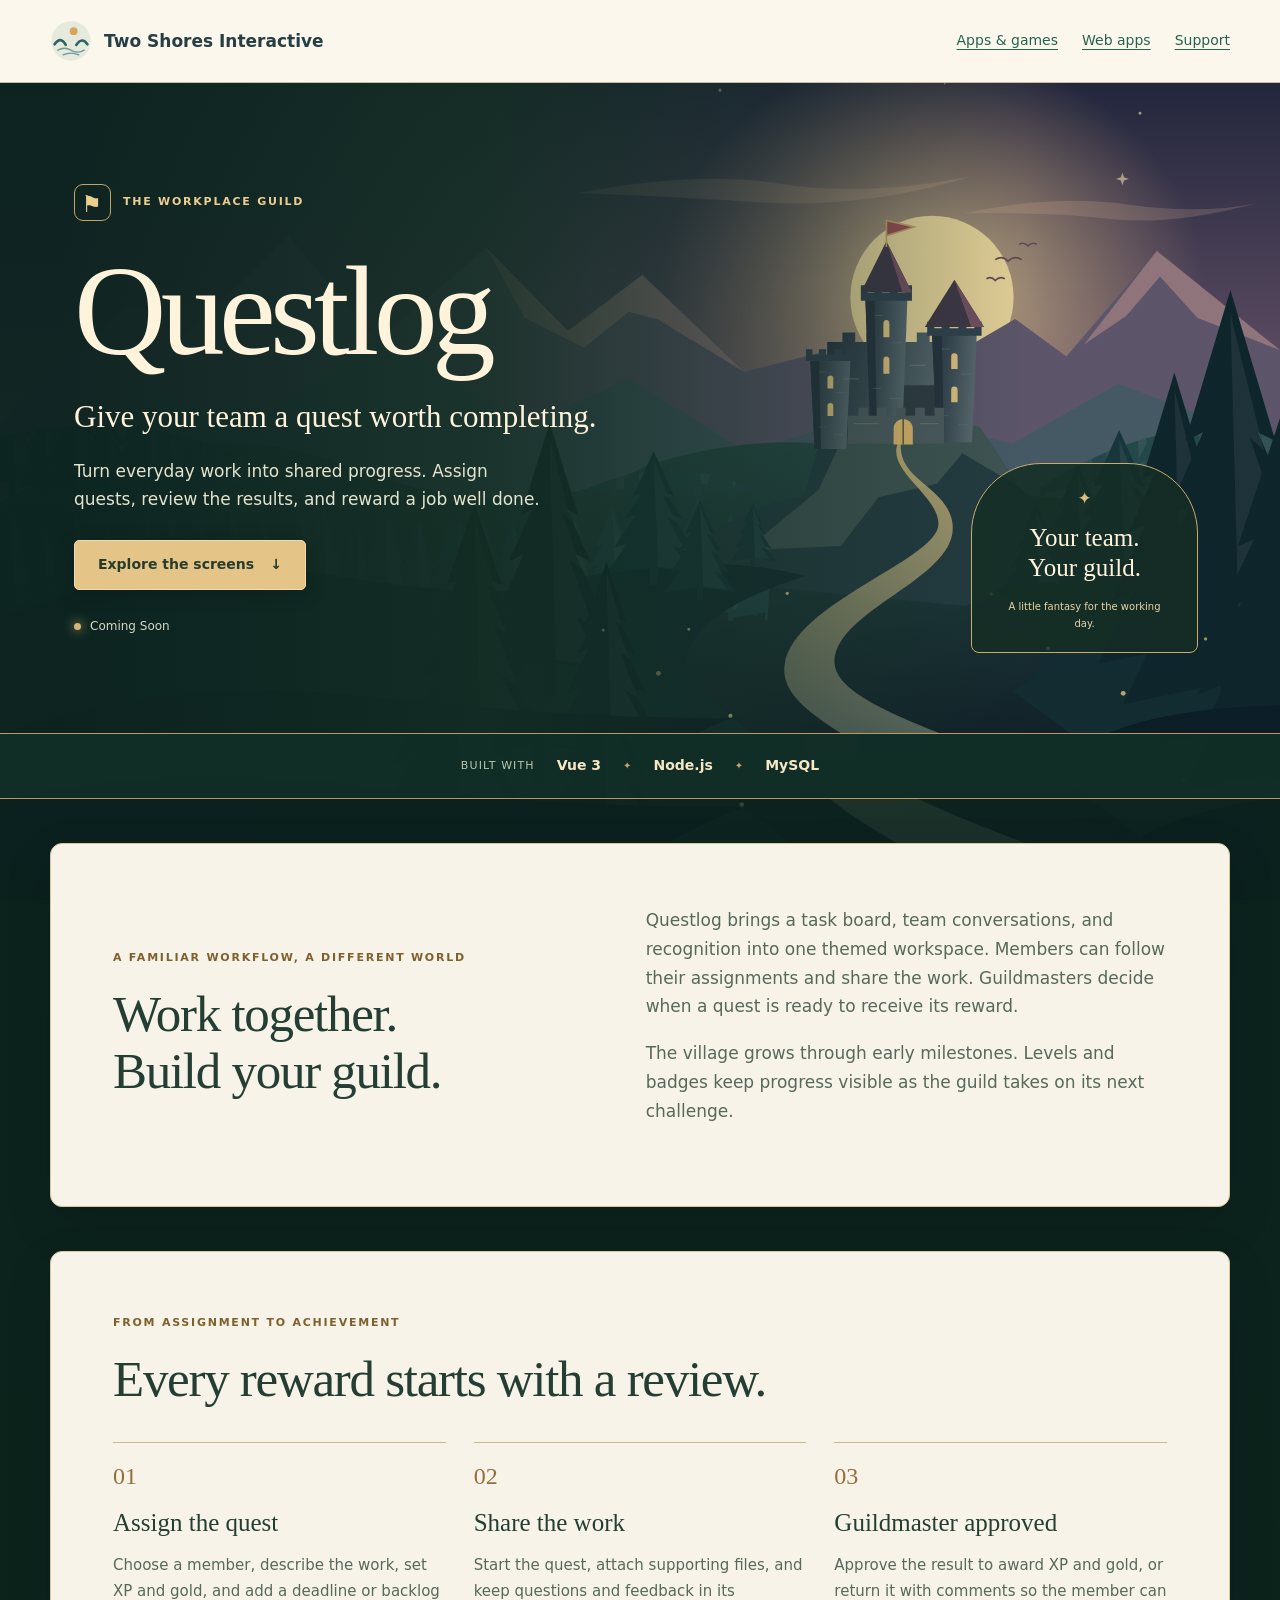
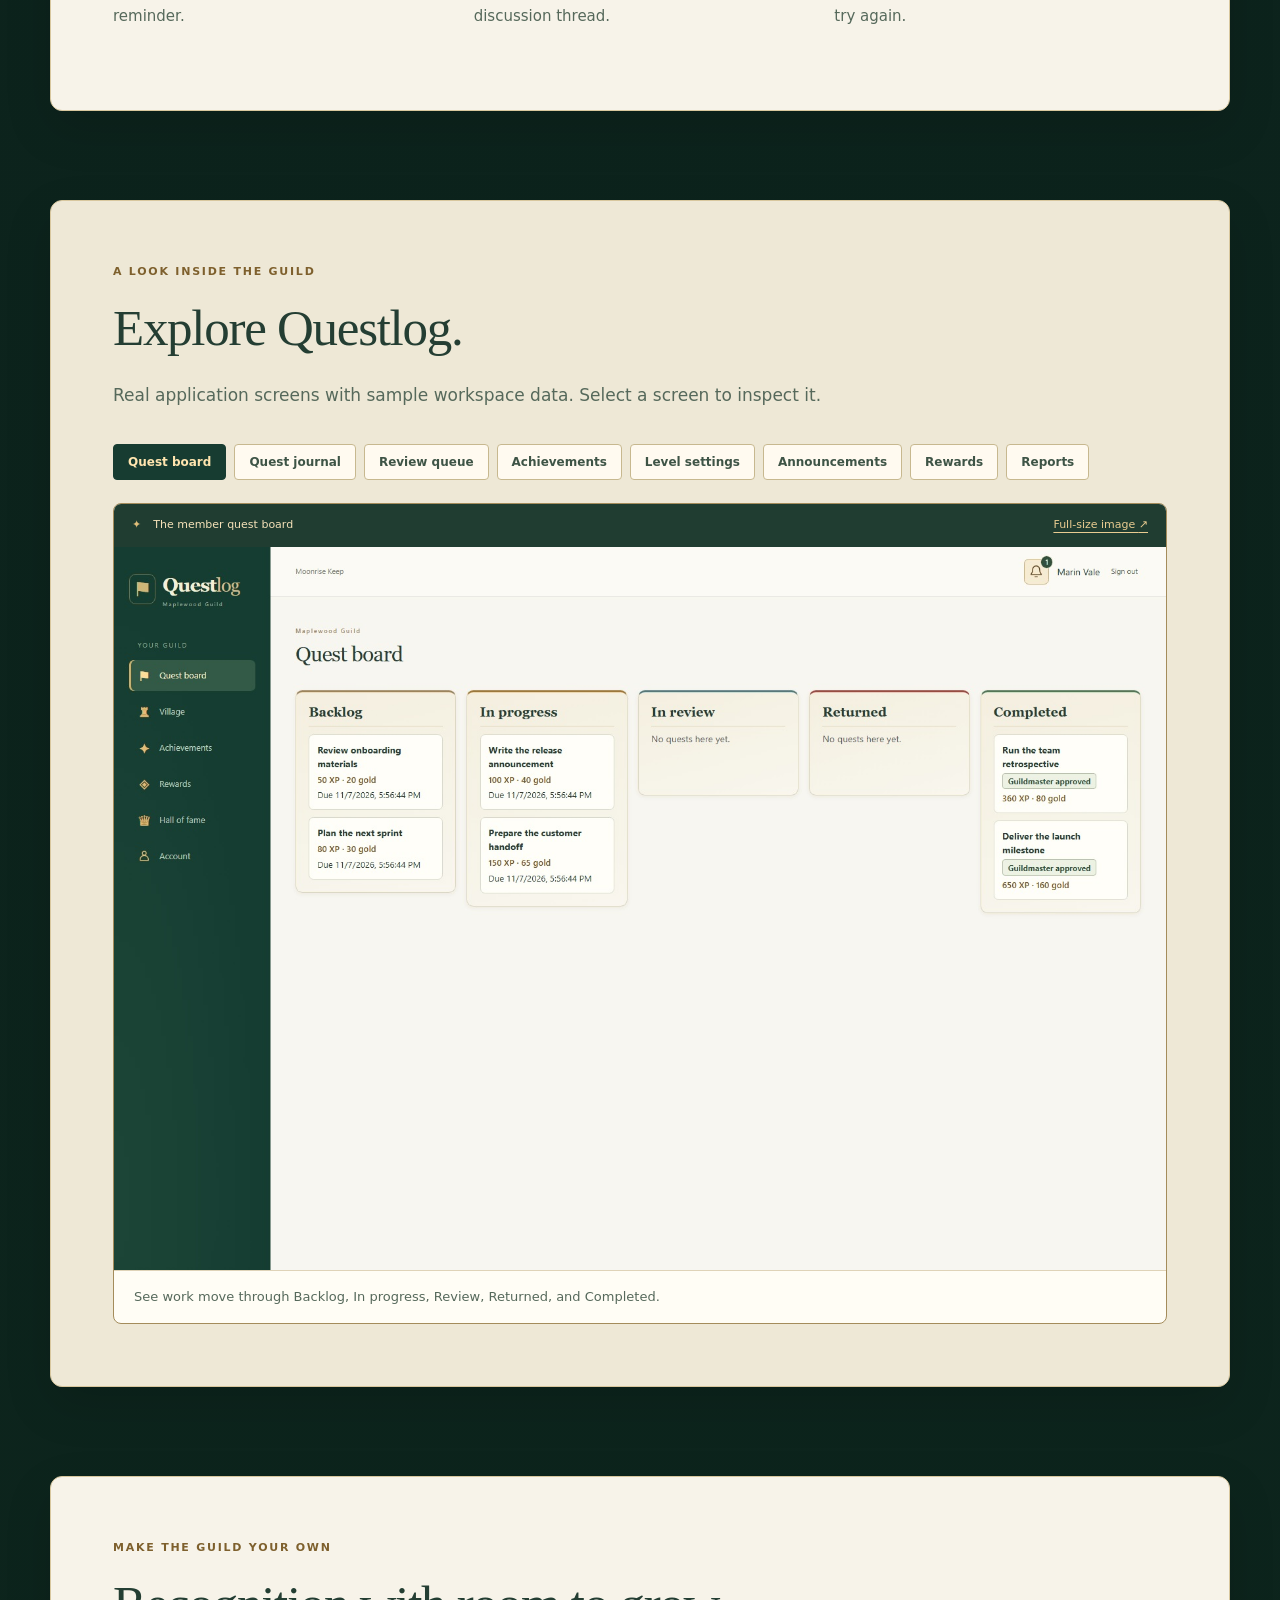
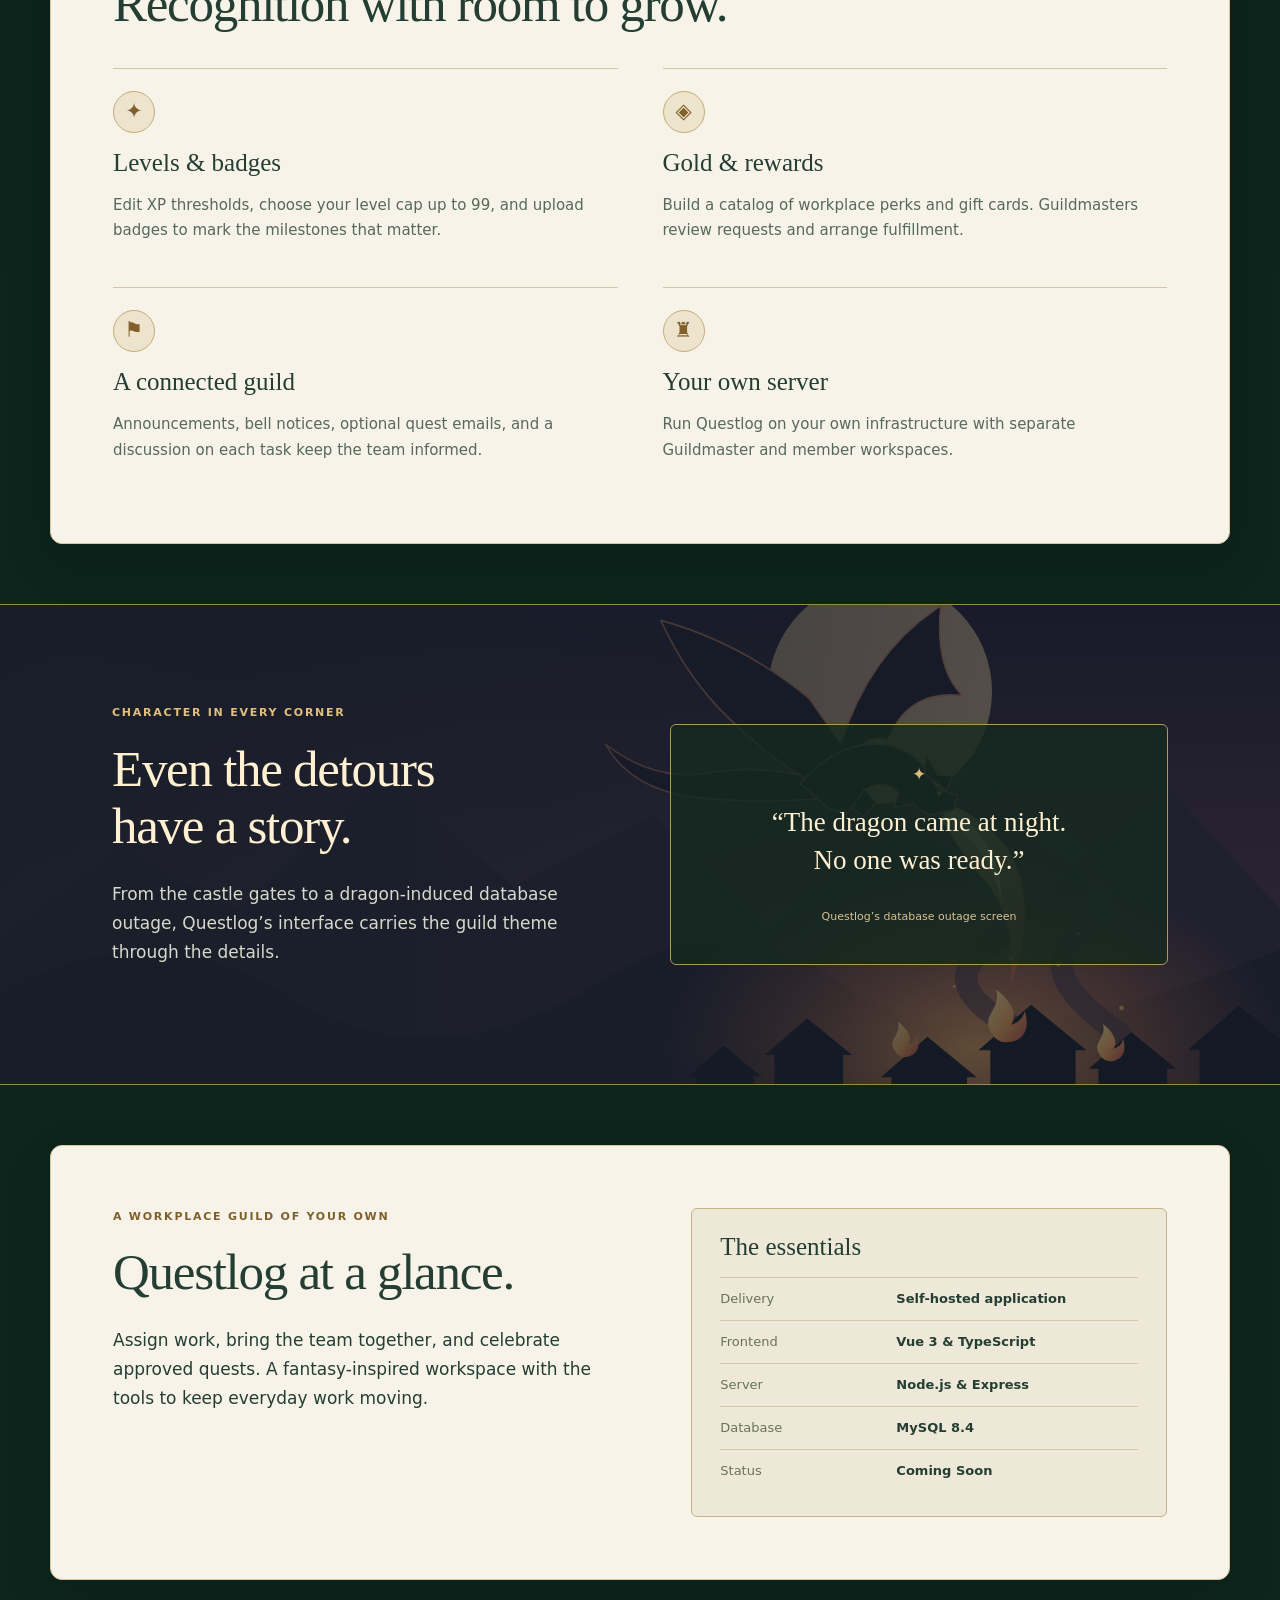
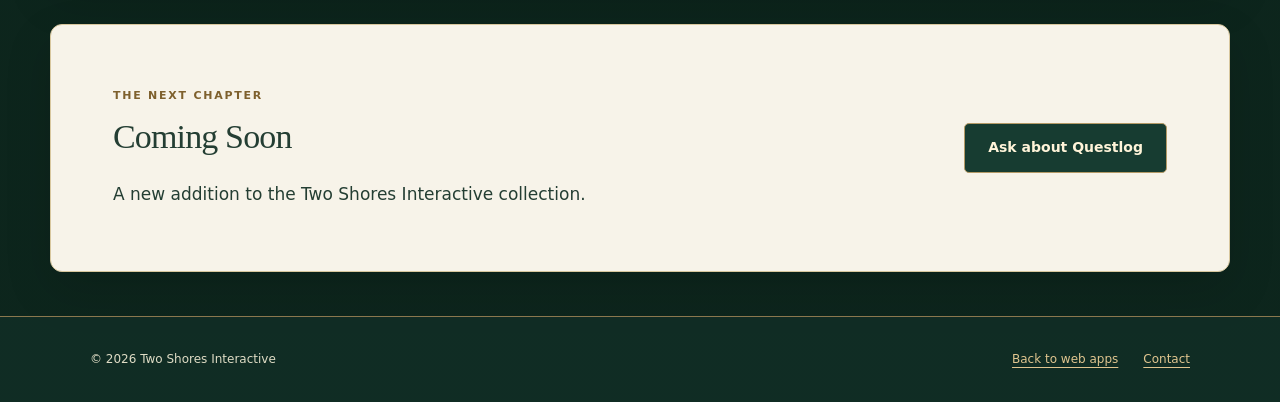
==== questlog/index.html @ 1ca46756 "Add files via upload" ====
<!doctype html>
<html lang="en">
<head>
  <meta charset="utf-8">
  <meta name="viewport" content="width=device-width, initial-scale=1">
  <title>Questlog — Two Shores Interactive</title>
  <meta name="description" content="A fantasy-inspired workplace quest board from Two Shores Interactive. Coming soon.">
  <meta name="theme-color" content="#173c31">
  <link rel="stylesheet" href="questlog.css">
</head>
<body>
<a class="skip" href="#main">Skip to content</a>
<header class="site-header">
  <a class="studio" href="../index.html"><svg viewBox="0 0 64 64" aria-hidden="true"><circle cx="32" cy="32" r="30" fill="#e6eadc"/><circle cx="36" cy="17" r="6" fill="#d8a55e"/><path d="M7 37Q16 24 24 38M40 38Q49 25 57 37" fill="none" stroke="#296467" stroke-width="4" stroke-linecap="round"/><path d="M12 46Q22 40 32 46T52 46M20 53Q32 48 44 53" fill="none" stroke="#6d9997" stroke-width="2" stroke-linecap="round"/></svg>Two Shores Interactive</a>
  <nav aria-label="Main navigation"><a href="../index.html#apps">Apps &amp; games</a><a href="../index.html#web-apps">Web apps</a><a href="../index.html#support">Support</a></nav>
</header>
<main id="main">
  <section class="hero" aria-labelledby="title">
    <div class="hero-art" aria-hidden="true"></div>
    <div class="hero-inner">
      <div class="hero-copy">
        <p class="eyebrow"><span class="crest" aria-hidden="true">⚑</span> The workplace guild</p>
        <h1 id="title">Questlog</h1>
        <p class="hero-intro">Give your team a quest worth completing.</p>
        <p>Turn everyday work into shared progress. Assign quests, review the results, and reward a job well done.</p>
        <div class="actions"><a class="button gold" href="#screens">Explore the screens <span aria-hidden="true">↓</span></a></div>
        <div class="status"><span aria-hidden="true"></span> Coming Soon</div>
      </div>
      <div class="hero-plaque"><span aria-hidden="true">✦</span><p>Your team.<br>Your guild.</p><small>A little fantasy for the working day.</small></div>
    </div>
  </section>
  <div class="tech-strip" aria-label="Technology"><span>Built with</span><strong>Vue 3</strong><i aria-hidden="true">✦</i><strong>Node.js</strong><i aria-hidden="true">✦</i><strong>MySQL</strong></div>

  <section class="section introduction">
    <div><p class="eyebrow">A familiar workflow, a different world</p><h2>Work together.<br>Build your guild.</h2></div>
    <div><p>Questlog brings a task board, team conversations, and recognition into one themed workspace. Members can follow their assignments and share the work. Guildmasters decide when a quest is ready to receive its reward.</p><p>The village grows through early milestones. Levels and badges keep progress visible as the guild takes on its next challenge.</p></div>
  </section>

  <section class="section workflow" aria-labelledby="workflow-title">
    <div class="section-heading"><p class="eyebrow">From assignment to achievement</p><h2 id="workflow-title">Every reward starts with a review.</h2></div>
    <div class="workflow-grid">
      <article><span class="step">01</span><h3>Assign the quest</h3><p>Choose a member, describe the work, set XP and gold, and add a deadline or backlog reminder.</p></article>
      <article><span class="step">02</span><h3>Share the work</h3><p>Start the quest, attach supporting files, and keep questions and feedback in its discussion thread.</p></article>
      <article><span class="step">03</span><h3>Guildmaster approved</h3><p>Approve the result to award XP and gold, or return it with comments so the member can try again.</p></article>
    </div>
  </section>

  <section class="screens-section" id="screens" aria-labelledby="screens-title">
    <div class="section">
      <div class="section-heading"><p class="eyebrow">A look inside the guild</p><h2 id="screens-title">Explore Questlog.</h2><p>Real application screens with sample workspace data. Select a screen to inspect it.</p></div>
      <div class="screen-tabs" aria-label="Choose a screenshot">
        <button type="button" aria-pressed="true" data-screen="member-01-quest-board.jpg" data-title="The member quest board" data-caption="See work move through Backlog, In progress, Review, Returned, and Completed.">Quest board</button>
        <button type="button" aria-pressed="false" data-screen="member-quest-journal.jpg" data-title="The quest journal" data-caption="Keep the brief, attachments, and team discussion together.">Quest journal</button>
        <button type="button" aria-pressed="false" data-screen="admin-04-review-queue.jpg" data-title="The Guildmaster review queue" data-caption="Review submitted work before awarding XP and gold.">Review queue</button>
        <button type="button" aria-pressed="false" data-screen="member-03-achievements.jpg" data-title="Member achievements" data-caption="Discover earned badges and upcoming milestones.">Achievements</button>
        <button type="button" aria-pressed="false" data-screen="admin-12-settings.jpg" data-title="Guild identity and level settings" data-caption="Name the keep and set a custom XP curve up to level 99.">Level settings</button>
        <button type="button" aria-pressed="false" data-screen="admin-05-announcements.jpg" data-title="The guild noticeboard" data-caption="Post announcements for members to read and acknowledge.">Announcements</button>
        <button type="button" aria-pressed="false" data-screen="member-04-rewards.jpg" data-title="The reward shop" data-caption="Request workplace perks and gift cards from the guild catalog.">Rewards</button>
        <button type="button" aria-pressed="false" data-screen="admin-09-reports.jpg" data-title="Guild reports" data-caption="Review completed quests, XP, and gold, then export the user totals.">Reports</button>
      </div>
      <figure class="screen-frame">
        <div class="screen-bar"><span aria-hidden="true">✦</span><span id="screen-title">The member quest board</span><a id="screen-link" href="assets/member-01-quest-board.jpg" target="_blank" rel="noopener">Full-size image <span aria-hidden="true">↗</span></a></div>
        <a id="screen-image-link" href="assets/member-01-quest-board.jpg" target="_blank" rel="noopener"><img id="screen-image" src="assets/member-01-quest-board.jpg" alt="The member quest board in Questlog" width="1600" height="1100" loading="lazy"></a>
        <figcaption id="screen-caption" aria-live="polite">See work move through Backlog, In progress, Review, Returned, and Completed.</figcaption>
      </figure>
      <noscript><p>View the <a href="assets/member-quest-journal.jpg">quest journal</a>, <a href="assets/member-03-achievements.jpg">achievements</a>, and <a href="assets/member-04-rewards.jpg">reward shop</a>.</p></noscript>
    </div>
  </section>

  <section class="section features" aria-labelledby="features-title">
    <div class="section-heading"><p class="eyebrow">Make the guild your own</p><h2 id="features-title">Recognition with room to grow.</h2></div>
    <div class="feature-grid">
      <article><span class="feature-mark" aria-hidden="true">✦</span><h3>Levels &amp; badges</h3><p>Edit XP thresholds, choose your level cap up to 99, and upload badges to mark the milestones that matter.</p></article>
      <article><span class="feature-mark" aria-hidden="true">◈</span><h3>Gold &amp; rewards</h3><p>Build a catalog of workplace perks and gift cards. Guildmasters review requests and arrange fulfillment.</p></article>
      <article><span class="feature-mark" aria-hidden="true">⚑</span><h3>A connected guild</h3><p>Announcements, bell notices, optional quest emails, and a discussion on each task keep the team informed.</p></article>
      <article><span class="feature-mark" aria-hidden="true">♜</span><h3>Your own server</h3><p>Run Questlog on your own infrastructure with separate Guildmaster and member workspaces.</p></article>
    </div>
  </section>

  <section class="dragon-section" aria-labelledby="dragon-title">
    <div class="dragon-art" aria-hidden="true"></div>
    <div class="section dragon-inner"><div><p class="eyebrow">Character in every corner</p><h2 id="dragon-title">Even the detours<br>have a story.</h2><p>From the castle gates to a dragon-induced database outage, Questlog’s interface carries the guild theme through the details.</p></div><div class="quote"><span aria-hidden="true">✦</span><p>“The dragon came at night.<br>No one was ready.”</p><small>Questlog’s database outage screen</small></div></div>
  </section>

  <section class="section details-section">
    <div><p class="eyebrow">A workplace guild of your own</p><h2>Questlog at a glance.</h2><p>Assign work, bring the team together, and celebrate approved quests. A fantasy-inspired workspace with the tools to keep everyday work moving.</p></div>
    <div class="facts"><h3>The essentials</h3><dl><div><dt>Delivery</dt><dd>Self-hosted application</dd></div><div><dt>Frontend</dt><dd>Vue 3 &amp; TypeScript</dd></div><div><dt>Server</dt><dd>Node.js &amp; Express</dd></div><div><dt>Database</dt><dd>MySQL 8.4</dd></div><div><dt>Status</dt><dd>Coming Soon</dd></div></dl></div>
  </section>
  <section class="section release-note"><div><p class="eyebrow">The next chapter</p><h2>Coming Soon</h2><p>A new addition to the Two Shores Interactive collection.</p></div><a class="button forest" href="mailto:twoshoresapps@gmail.com?subject=Questlog%20enquiry">Ask about Questlog</a></section>
</main>
<footer><span>© 2026 Two Shores Interactive</span><div><a href="../index.html#web-apps">Back to web apps</a><a href="mailto:twoshoresapps@gmail.com?subject=Questlog%20enquiry">Contact</a></div></footer>
<script src="questlog.js" defer></script>
</body>
</html>
---- questlog/questlog.css ----
:root {
  --forest: #173c31;
  --gold: #dfbd79;
  --paper: #fffaf0;
  --ink: #243e33;
  --muted: #56695b;
  --line: #d4c5a3;
}
* { box-sizing: border-box; }
html { scroll-behavior: smooth; }
body {
  margin: 0;
  color: var(--ink);
  font: 17px/1.7 system-ui, sans-serif;
  background: linear-gradient(#0b211cd4, #0c251cc9), url("assets/guild-gate.svg") center bottom / cover fixed;
  background-color: #10271e;
}
a { color: #25634d; text-underline-offset: 4px; }
a:hover { color: #845f24; }
a:focus-visible, button:focus-visible { outline: 3px solid #c8963a; outline-offset: 5px; }
.skip { position: absolute; left: 12px; top: -100px; padding: 12px; background: var(--paper); z-index: 10; }
.skip:focus { top: 10px; }
.site-header {
  display: flex; align-items: center; justify-content: space-between; flex-wrap: wrap; gap: 18px;
  padding: 20px max(24px, calc((100vw - 1180px) / 2));
  background: #fbf7ed; border-bottom: 1px solid #ccbd96;
}
.studio { display: flex; align-items: center; gap: 12px; text-decoration: none; font-size: 17px; font-weight: 700; color: #263f43; }
.studio svg { width: 42px; height: 42px; flex-shrink: 0; }
nav { display: flex; flex-wrap: wrap; gap: 24px; font-size: 14px; }
h1, h2, h3 { font-family: Georgia, serif; font-weight: 400; line-height: 1.13; }
h1 { font-size: clamp(76px, 10vw, 140px); margin: 18px 0 12px; letter-spacing: -.045em; }
h2 { font-size: clamp(32px, 4.4vw, 51px); margin: 12px 0 24px; letter-spacing: -.025em; }
h3 { font-size: 25px; margin: 16px 0; }
p { margin: 0 0 18px; }
.eyebrow { font-size: 11px; font-weight: 750; text-transform: uppercase; letter-spacing: .16em; }
.hero { position: relative; overflow: hidden; color: #fff4db; border-bottom: 1px solid #b59c68; }
.hero-art { position: absolute; inset: 0; background: linear-gradient(90deg, #0c231ff2 5%, #132d23e0 38%, #14282022 80%), url("assets/guild-gate.svg") center 55% / cover; }
.hero-inner { position: relative; max-width: 1180px; min-height: 650px; padding: 76px 24px 72px; margin: auto; display: flex; align-items: center; justify-content: space-between; gap: 50px; }
.hero-copy { max-width: 575px; }
.hero .eyebrow { display: flex; align-items: center; gap: 12px; color: #edce91; }
.crest { border: 1px solid #c5a364; width: 37px; height: 37px; display: grid; place-items: center; border-radius: 9px; font-size: 23px; }
.hero-intro { font-family: Georgia, serif; font-size: clamp(23px, 3vw, 31px); line-height: 1.4; }
.hero-copy > p:not(.eyebrow):not(.hero-intro) { max-width: 470px; color: #e4e4ce; }
.actions { display: flex; align-items: center; gap: 15px 24px; flex-wrap: wrap; margin: 26px 0; }
.button { display: inline-flex; align-items: center; gap: 16px; justify-content: center; padding: 12px 23px; border-radius: 5px; border: 1px solid transparent; text-decoration: none; font-size: 14px; font-weight: 700; }
.gold { color: #263c2c; background: #e5c587; border-color: #efdbb2; box-shadow: 0 4px 20px #0003; }
.gold:hover { background: #f6dba6; color: #183c32; }
.outline:hover { background: #233e2c; color: #ffdf9b; }
.forest { background: var(--forest); color: #fff4d9; border-color: #b49a66; }
.forest:hover { color: #fff7df; background: #2e5744; }
.status { display: flex; align-items: center; gap: 9px; color: #d5d9c3; font-size: 12px; margin-top: 24px; }
.status > span { width: 7px; height: 7px; background: #d5b677; border-radius: 50%; box-shadow: 0 0 12px #e9bf72; }
.hero-plaque { align-self: flex-end; text-align: center; margin: 0 8px 8px; padding: 20px 25px; background: #142d24d9; border: 1px solid #c8ac70; border-radius: 70px 70px 8px 8px; min-width: 205px; }
.hero-plaque > span { color: var(--gold); }
.hero-plaque p { font: 25px/1.2 Georgia, serif; margin: 10px 0 15px; }
.hero-plaque small { display: block; max-width: 175px; color: #e9d5aa; font-size: 10px; }
.tech-strip { background: #112e26eb; border-bottom: 1px solid #b19b66; display: flex; align-items: center; justify-content: center; gap: 22px; flex-wrap: wrap; padding: 20px 24px; color: #f7e7c7; font-size: 14px; }
.tech-strip > span { font-size: 11px; letter-spacing: .1em; text-transform: uppercase; color: #b9c6ae; }
.tech-strip i { color: #c6a66d; font-style: normal; font-size: 10px; }
.section { width: min(1180px, calc(100% - 48px)); margin: 44px auto; padding: clamp(26px, 5vw, 62px); border-radius: 12px; border: 1px solid #d8c79e; background: #fffaf0f7; box-shadow: 0 18px 48px #0002; }
.section .eyebrow { color: #7e602d; }
.introduction { display: grid; grid-template-columns: 1fr 1.08fr; gap: 50px; align-items: center; }
.introduction h2 { margin-bottom: 0; }
.introduction > div:last-child { color: var(--muted); }
.section-heading { max-width: 760px; margin-bottom: 34px; }
.section-heading > p:last-child { color: var(--muted); }
.workflow-grid { display: grid; grid-template-columns: repeat(3, 1fr); gap: 28px; }
.workflow-grid article { border-top: 1px solid #cdb98b; padding-top: 20px; }
.workflow-grid article p, .feature-grid article p { color: var(--muted); font-size: 15px; }
.step { font: 24px Georgia, serif; color: #92703b; }
.feature-grid { display: grid; grid-template-columns: repeat(2, 1fr); gap: 25px 45px; }
.feature-grid article { border-top: 1px solid var(--line); padding-top: 22px; }
.feature-mark { display: grid; place-items: center; background: #ede4ce; width: 42px; height: 42px; border: 1px solid #c6ac79; border-radius: 50%; color: #82602b; font-size: 21px; }
.details-section { display: grid; grid-template-columns: 1.1fr 1fr; gap: 55px; align-items: start; }
.facts { background: #eee8d8; padding: 24px 28px; border: 1px solid #c6b38a; border-radius: 6px; }
.facts h3 { margin-top: 0; }
dl { margin: 0; }
dl > div { display: grid; grid-template-columns: 1fr 1.5fr; gap: 15px; padding: 10px 0; border-top: 1px solid #d4c7a9; font-size: 13px; }
dt { color: #687359; }
dd { margin: 0; font-weight: 600; }
.screens-section { padding: 1px 0; }
.screens-section .section { background: #f3ecdafa; }
.screen-tabs { display: flex; flex-wrap: wrap; gap: 8px; margin: 0 0 23px; }
.screen-tabs button { font: 600 12px system-ui, sans-serif; border: 1px solid #c7b88f; border-radius: 4px; padding: 10px 14px; color: #3e5446; background: #fffaf0; cursor: pointer; }
.screen-tabs button[aria-pressed="true"] { background: var(--forest); border-color: var(--forest); color: #ffe5af; }
.screen-tabs button:hover { border-color: #705027; }
.screen-frame { margin: 0; border: 1px solid #a48c5b; border-radius: 8px; overflow: hidden; background: #fffdf5; }
.screen-bar { padding: 12px 18px; display: flex; align-items: center; gap: 12px; color: #f5e2b9; background: #203d31; font-size: 11px; }
.screen-bar > span:first-child { color: var(--gold); }
.screen-bar a { color: #e9cc91; margin-left: auto; }
.screen-frame img { display: block; width: 100%; height: auto; }
figcaption { padding: 15px 20px; font-size: 13px; color: var(--muted); border-top: 1px solid #dfd3b8; }
.dragon-section { overflow: hidden; position: relative; margin: 60px 0; border-block: 1px solid #9d8553; }
.dragon-art { position: absolute; inset: 0; background: linear-gradient(90deg, #171e28ed, #111c2599 80%), url("assets/dragon-outage.svg") center 47% / cover; }
.dragon-inner { position: relative; display: grid; grid-template-columns: 1fr 1fr; gap: 60px; align-items: center; color: #fff0d2; background: transparent; border: 0; border-radius: 0; box-shadow: none; padding-block: 55px; }
.dragon-inner .eyebrow { color: #e2bf7e; }
.dragon-inner > div > p:last-child { color: #d6d9cc; }
.quote { padding: 35px; border: 1px solid #b29662; background: #15291fc9; text-align: center; border-radius: 6px; }
.quote > span { color: #dfbd79; }
.quote p { font: 27px/1.4 Georgia, serif; margin: 15px 0 20px; }
.quote small { color: #dbc292; font-size: 11px; }
.release-note { display: flex; align-items: center; justify-content: space-between; gap: 30px; }
.release-note h2 { font-size: 34px; }
.release-note p { margin-bottom: 0; }
.release-note .button { flex-shrink: 0; }
footer { display: flex; justify-content: space-between; gap: 24px; flex-wrap: wrap; padding: 32px max(24px, calc((100vw - 1100px) / 2)); background: #112d25ee; color: #dfdcc5; font-size: 12px; border-top: 1px solid #8a784e; }
footer > div { display: flex; gap: 25px; flex-wrap: wrap; }
footer a { color: #e0c58f; }
[id] { scroll-margin-top: 24px; }
@media (max-width: 760px) {
  body { background-attachment: scroll; }
  .site-header { padding: 18px 22px; }
  .studio { font-size: 15px; }
  nav { gap: 18px; font-size: 12px; }
  .hero-inner { min-height: 620px; padding: 55px 24px; }
  .hero-plaque { display: none; }
  .hero-art { background-image: linear-gradient(90deg, #0c231fec, #132d23a8), url("assets/guild-gate.svg"); }
  .hero-copy { max-width: 560px; }
  .tech-strip { gap: 13px; font-size: 12px; }
  .section { width: calc(100% - 28px); margin-block: 26px; }
  .introduction, .details-section, .dragon-inner { grid-template-columns: 1fr; gap: 25px; }
  .workflow-grid { grid-template-columns: 1fr; gap: 12px; }
  .feature-grid { gap: 20px; }
  .dragon-inner { padding-inline: 18px; }
  .screen-bar { flex-wrap: wrap; }
  .screen-bar a { margin-left: 0; }
  .release-note { flex-direction: column; align-items: flex-start; }
}
@media (max-width: 440px) {
  .feature-grid { grid-template-columns: 1fr; }
  .section { padding: 24px 19px; }
  .hero .actions { align-items: stretch; flex-direction: column; }
  .hero-copy > p { font-size: 16px; }
  .hero-copy .hero-intro { font-size: 24px; }
  .screen-tabs button { flex-grow: 1; }
}
@media (prefers-reduced-motion: reduce) { html { scroll-behavior: auto; } }
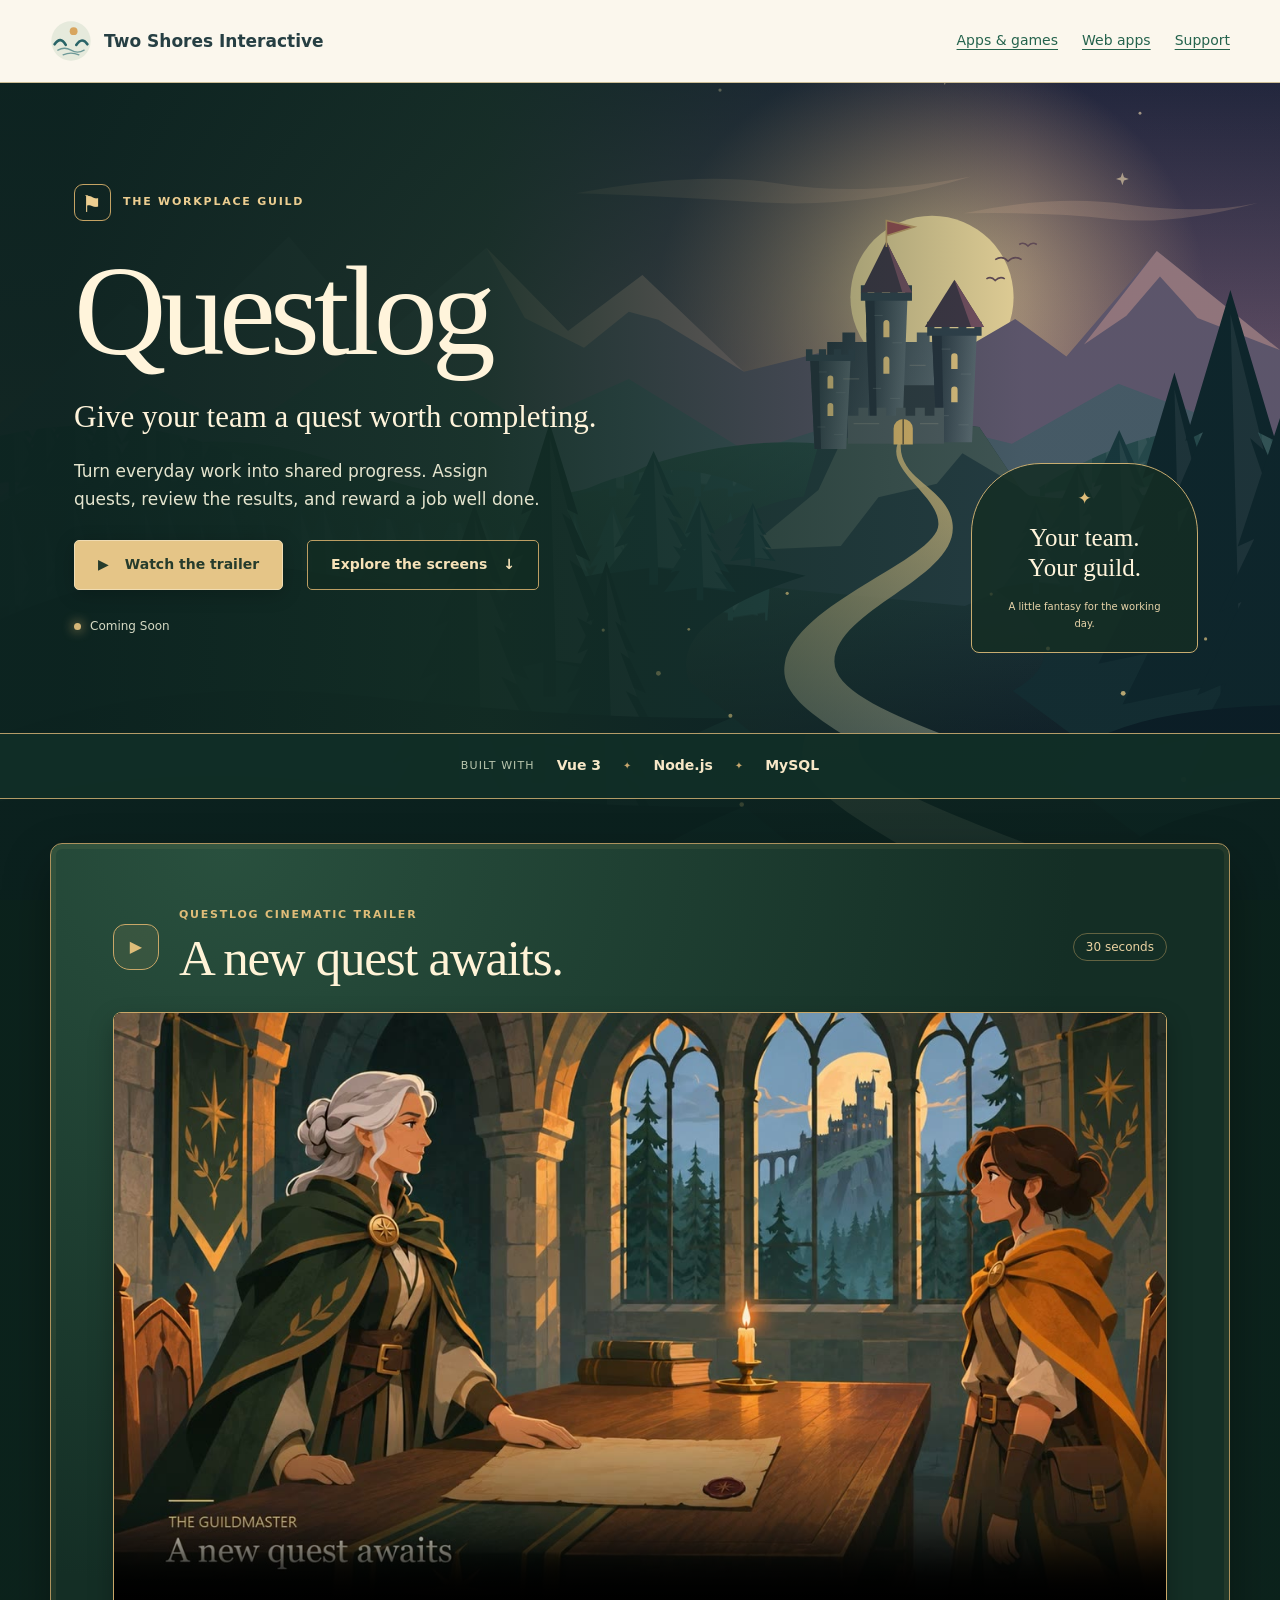
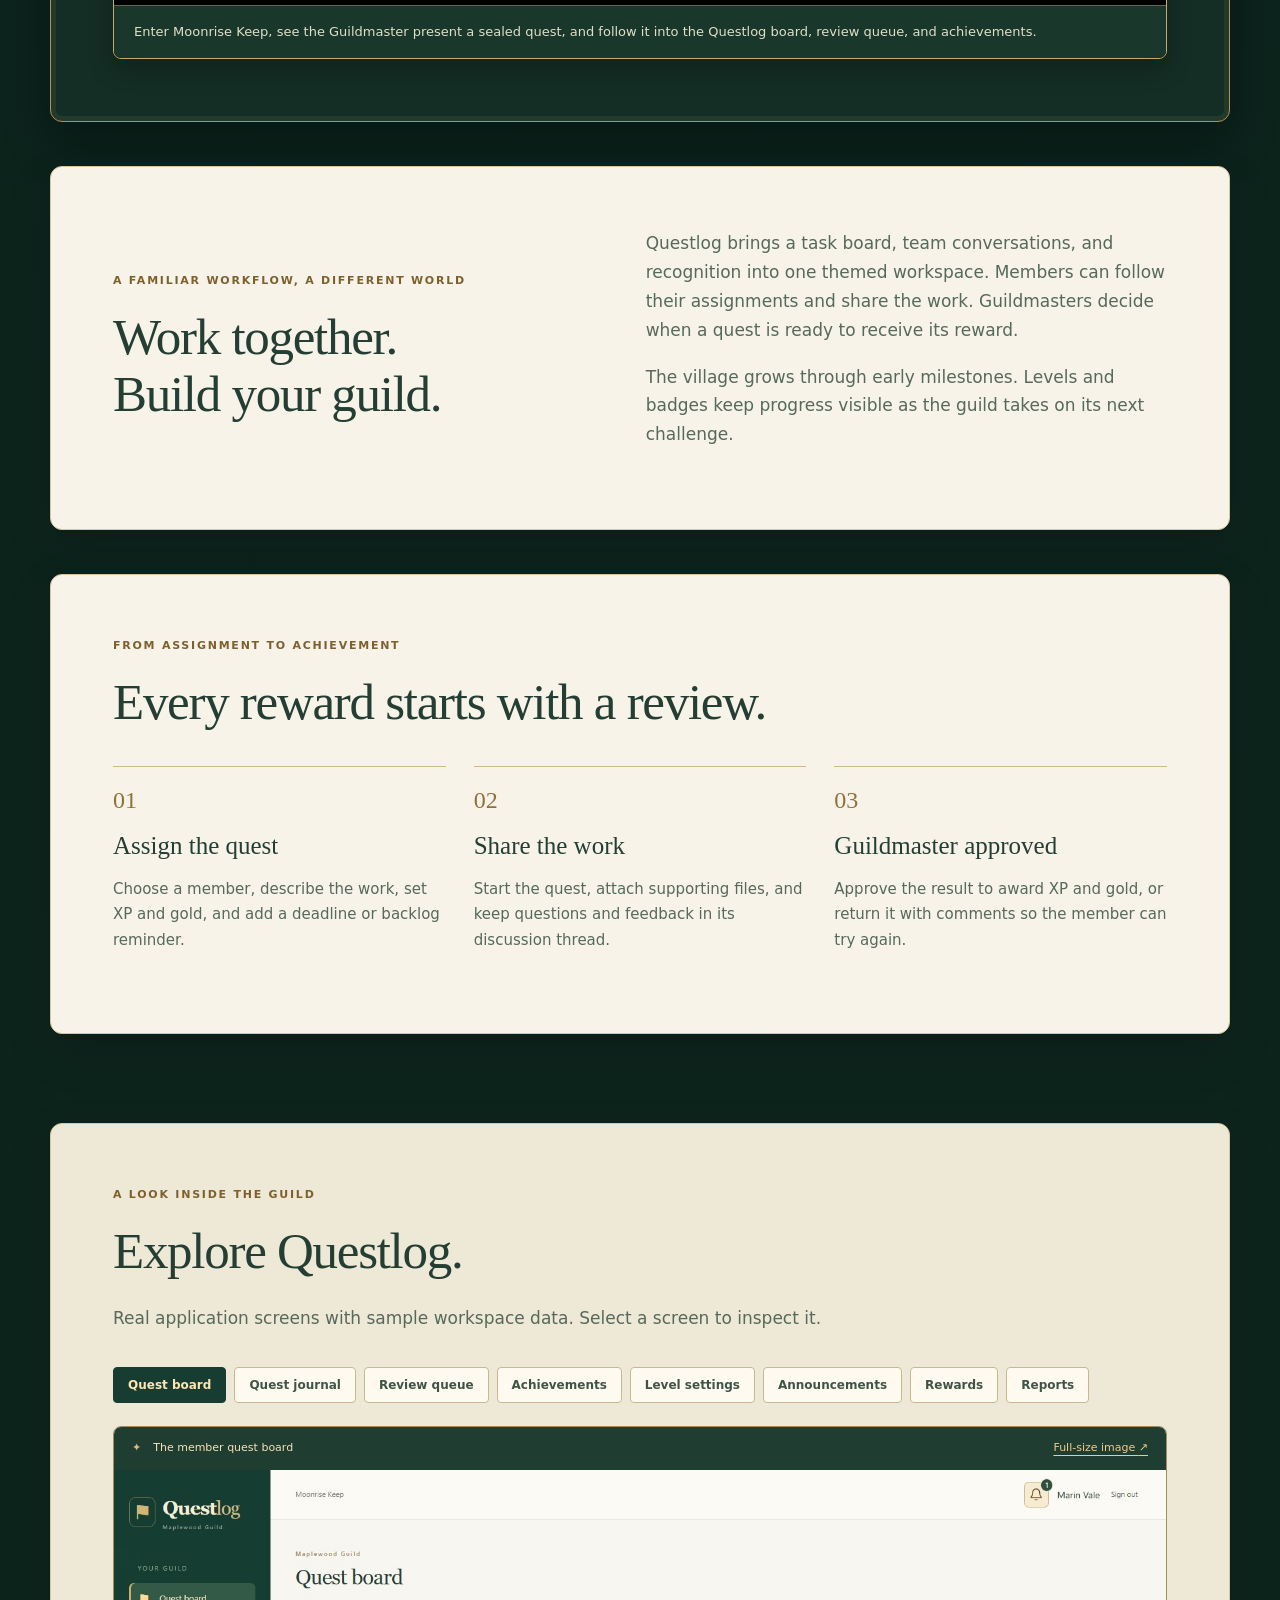
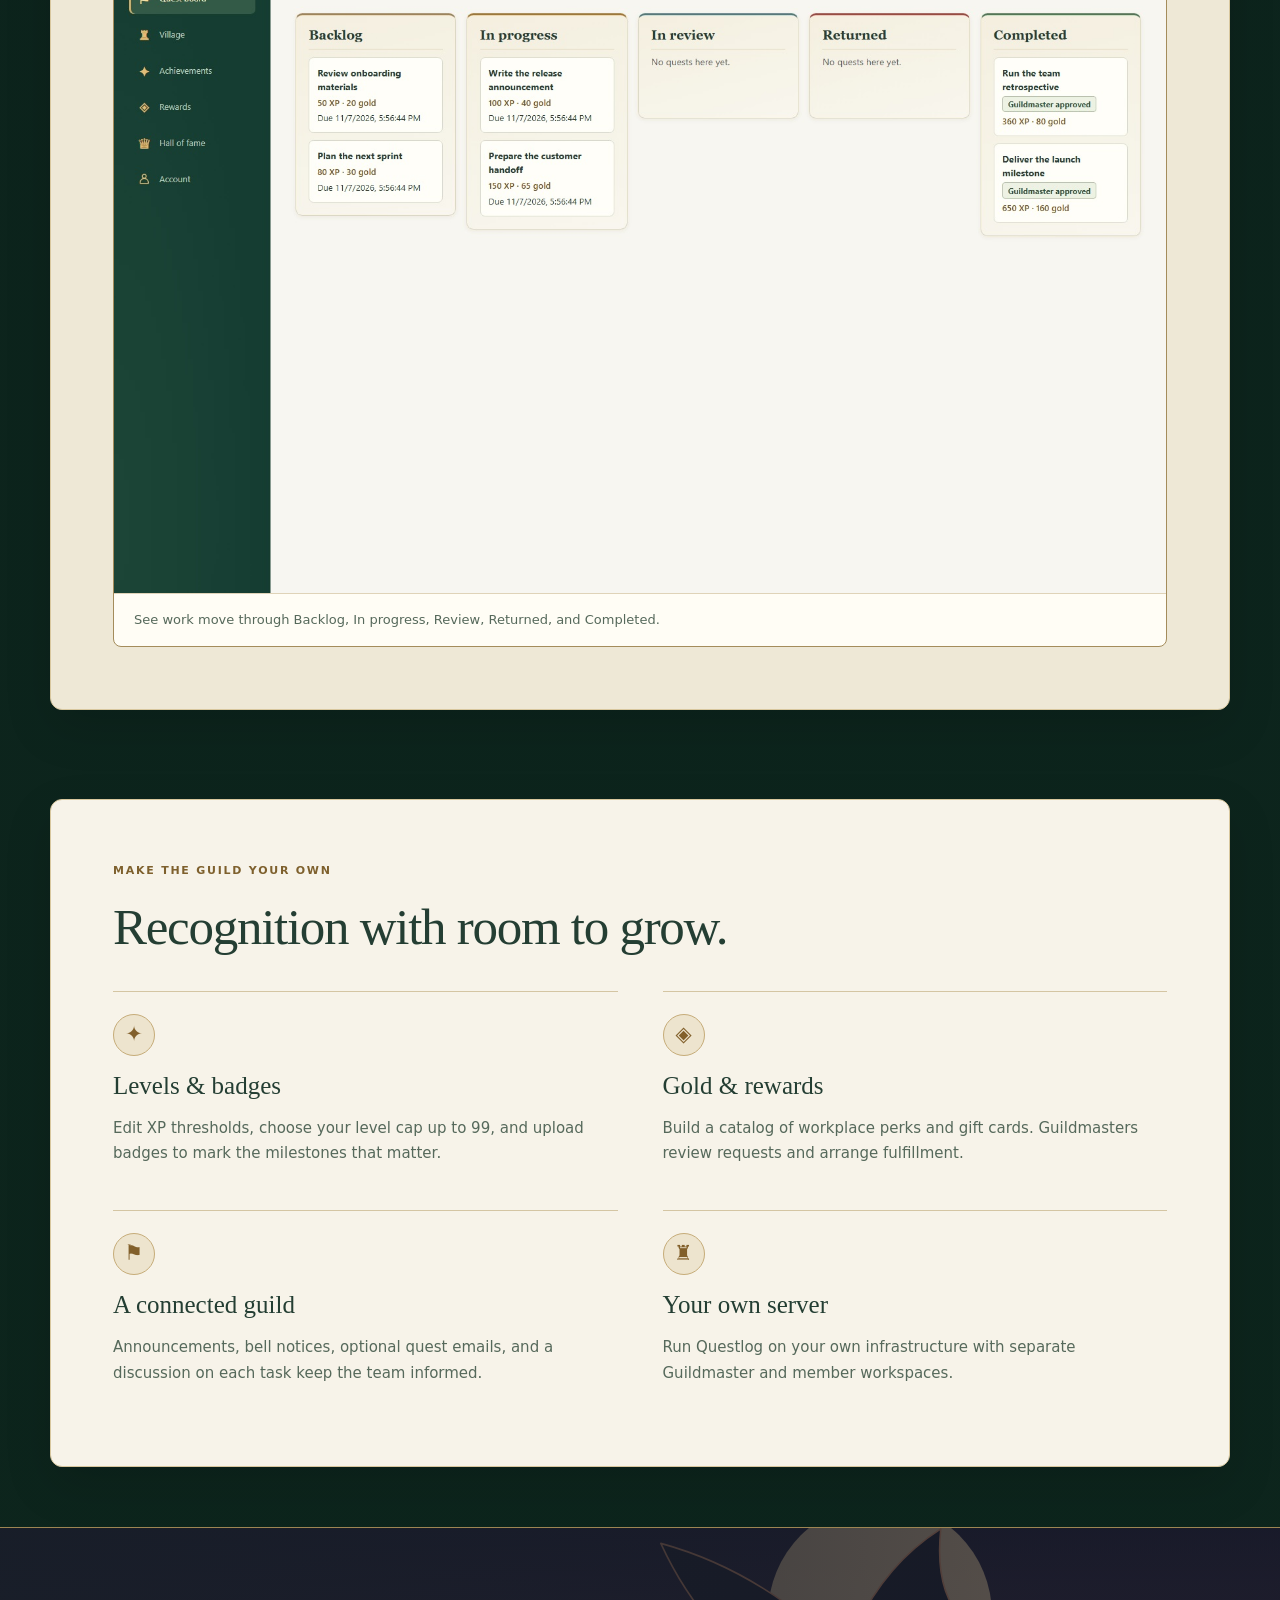
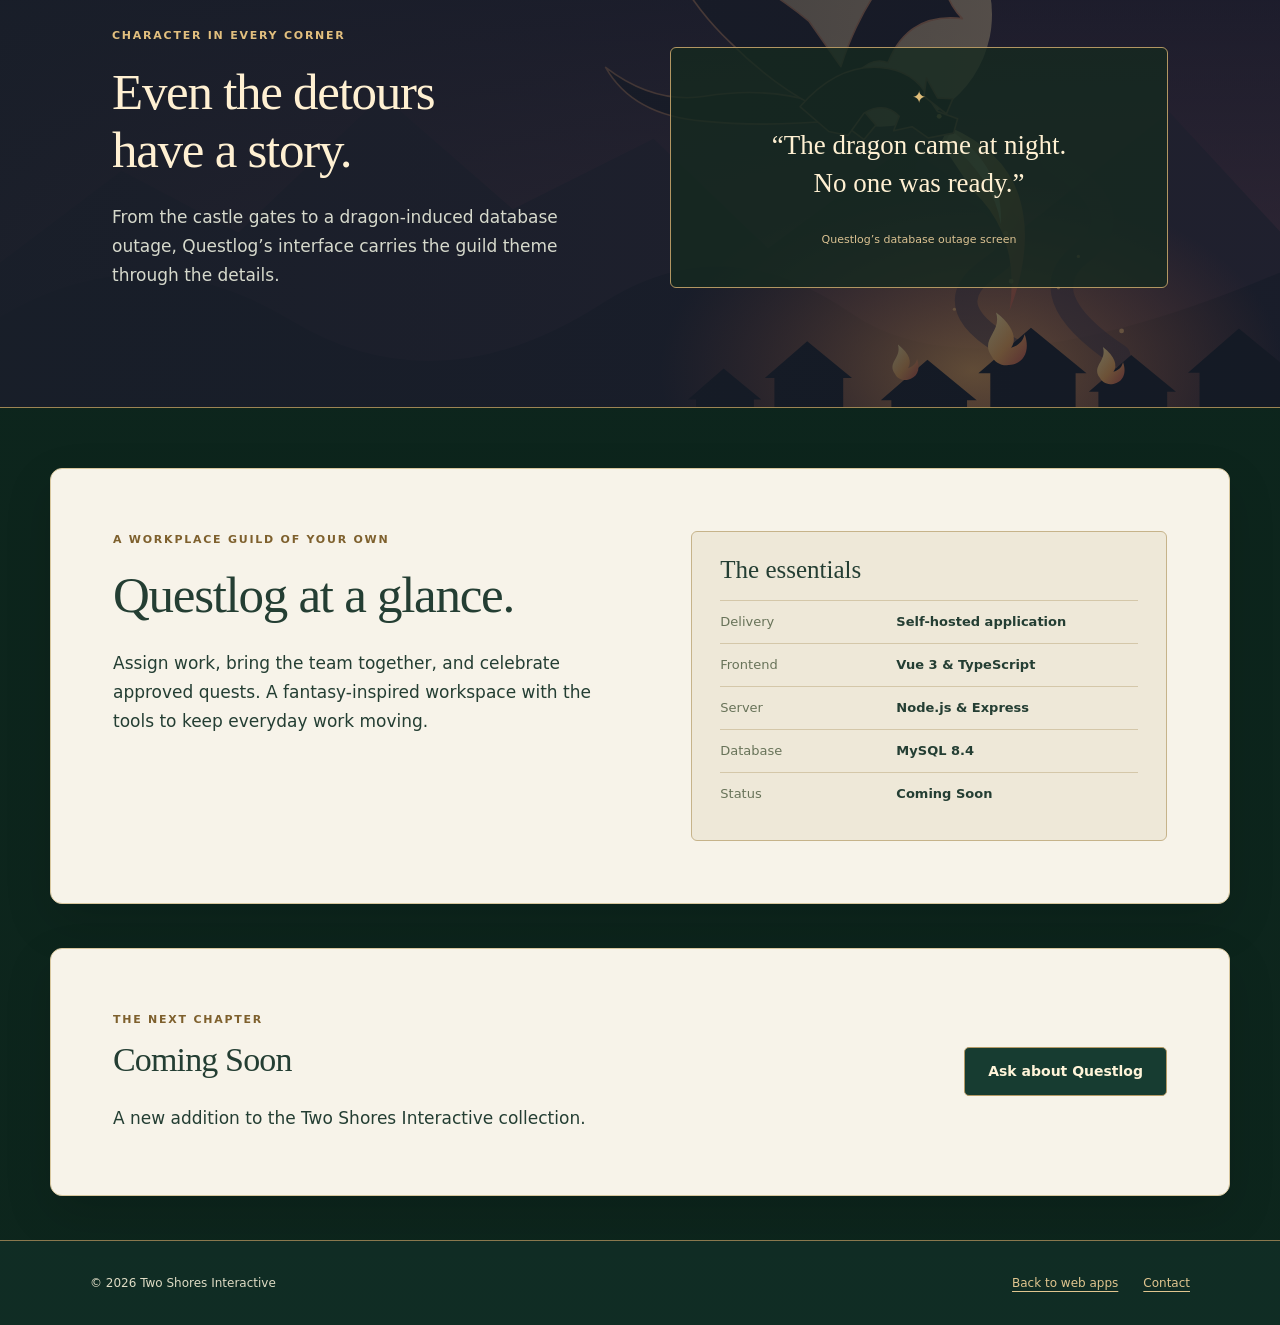
==== commit b3a75eb6: "Add files via upload" ====
--- a/questlog/index.html
+++ b/questlog/index.html
@@ -23,13 +23,36 @@
         <h1 id="title">Questlog</h1>
         <p class="hero-intro">Give your team a quest worth completing.</p>
         <p>Turn everyday work into shared progress. Assign quests, review the results, and reward a job well done.</p>
-        <div class="actions"><a class="button gold" href="#screens">Explore the screens <span aria-hidden="true">↓</span></a></div>
+        <div class="actions">
+          <a class="button gold" href="#trailer"><span aria-hidden="true">▶</span> Watch the trailer</a>
+          <a class="button outline" href="#screens">Explore the screens <span aria-hidden="true">↓</span></a>
+        </div>
         <div class="status"><span aria-hidden="true"></span> Coming Soon</div>
       </div>
       <div class="hero-plaque"><span aria-hidden="true">✦</span><p>Your team.<br>Your guild.</p><small>A little fantasy for the working day.</small></div>
     </div>
   </section>
   <div class="tech-strip" aria-label="Technology"><span>Built with</span><strong>Vue 3</strong><i aria-hidden="true">✦</i><strong>Node.js</strong><i aria-hidden="true">✦</i><strong>MySQL</strong></div>
+
+  <section class="section trailer-section" id="trailer" aria-labelledby="trailer-title">
+    <div class="trailer-heading">
+      <div class="trailer-crest" aria-hidden="true"><span>▶</span></div>
+      <div>
+        <p class="eyebrow">Questlog cinematic trailer</p>
+        <h2 id="trailer-title">A new quest awaits.</h2>
+      </div>
+      <span class="trailer-runtime">30 seconds</span>
+    </div>
+    <figure class="trailer-frame">
+      <video controls playsinline preload="none" width="1920" height="1080"
+        poster="assets/questlog-trailer-poster.jpg"
+        aria-label="Questlog cinematic trailer" aria-describedby="trailer-caption">
+        <source src="assets/questlog-cinematic-trailer.mp4" type="video/mp4">
+        <p><a href="assets/questlog-cinematic-trailer.mp4">Watch the Questlog trailer as an MP4</a>.</p>
+      </video>
+      <figcaption id="trailer-caption">Enter Moonrise Keep, see the Guildmaster present a sealed quest, and follow it into the Questlog board, review queue, and achievements.</figcaption>
+    </figure>
+  </section>
 
   <section class="section introduction">
     <div><p class="eyebrow">A familiar workflow, a different world</p><h2>Work together.<br>Build your guild.</h2></div>
--- a/questlog/questlog.css
+++ b/questlog/questlog.css
@@ -46,6 +46,7 @@
 .button { display: inline-flex; align-items: center; gap: 16px; justify-content: center; padding: 12px 23px; border-radius: 5px; border: 1px solid transparent; text-decoration: none; font-size: 14px; font-weight: 700; }
 .gold { color: #263c2c; background: #e5c587; border-color: #efdbb2; box-shadow: 0 4px 20px #0003; }
 .gold:hover { background: #f6dba6; color: #183c32; }
+.outline { color: #f6e2b8; border-color: #bc9e63; background: #122c22b3; }
 .outline:hover { background: #233e2c; color: #ffdf9b; }
 .forest { background: var(--forest); color: #fff4d9; border-color: #b49a66; }
 .forest:hover { color: #fff7df; background: #2e5744; }
@@ -60,6 +61,63 @@
 .tech-strip i { color: #c6a66d; font-style: normal; font-size: 10px; }
 .section { width: min(1180px, calc(100% - 48px)); margin: 44px auto; padding: clamp(26px, 5vw, 62px); border-radius: 12px; border: 1px solid #d8c79e; background: #fffaf0f7; box-shadow: 0 18px 48px #0002; }
 .section .eyebrow { color: #7e602d; }
+.trailer-section {
+  color: #fff3d7;
+  background: radial-gradient(ellipse at 15% 0%, #29503e 0, #142e25 60%);
+  border-color: #ad925d;
+  box-shadow: 0 20px 48px #0005, inset 0 0 0 5px #dfbd7912;
+}
+.trailer-heading {
+  display: flex;
+  align-items: center;
+  flex-wrap: wrap;
+  gap: 12px 20px;
+  margin-bottom: 24px;
+}
+.trailer-section .eyebrow { margin: 0 0 6px; color: var(--gold); }
+.trailer-heading h2 { margin: 0; }
+.trailer-crest {
+  display: grid;
+  place-items: center;
+  flex: 0 0 46px;
+  height: 46px;
+  border: 1px solid #c9a768;
+  border-radius: 12px 12px 17px 17px;
+  background: #dfbd791a;
+  color: var(--gold);
+  font-size: 16px;
+}
+.trailer-runtime {
+  margin-left: auto;
+  border: 1px solid #c9a76870;
+  border-radius: 20px;
+  padding: 3px 12px;
+  color: #ead2a1;
+  font-size: 12px;
+  white-space: nowrap;
+}
+.trailer-frame {
+  margin: 0;
+  overflow: hidden;
+  border: 1px solid #c9a768;
+  border-radius: 8px;
+  background: #0c1c16;
+  box-shadow: 0 10px 25px #0004;
+}
+.trailer-frame video {
+  display: block;
+  width: 100%;
+  height: auto;
+  aspect-ratio: 16 / 9;
+  background: #0c1c16;
+  color-scheme: dark;
+}
+.trailer-frame video:focus-visible { outline: 3px solid var(--gold); outline-offset: -4px; }
+.trailer-frame figcaption {
+  color: #e0dfc8;
+  border-top-color: #c9a76870;
+  background: #19372b;
+}
 .introduction { display: grid; grid-template-columns: 1fr 1.08fr; gap: 50px; align-items: center; }
 .introduction h2 { margin-bottom: 0; }
 .introduction > div:last-child { color: var(--muted); }
@@ -133,6 +191,7 @@
   .hero .actions { align-items: stretch; flex-direction: column; }
   .hero-copy > p { font-size: 16px; }
   .hero-copy .hero-intro { font-size: 24px; }
+  .trailer-runtime { margin-left: 0; }
   .screen-tabs button { flex-grow: 1; }
 }
 @media (prefers-reduced-motion: reduce) { html { scroll-behavior: auto; } }
